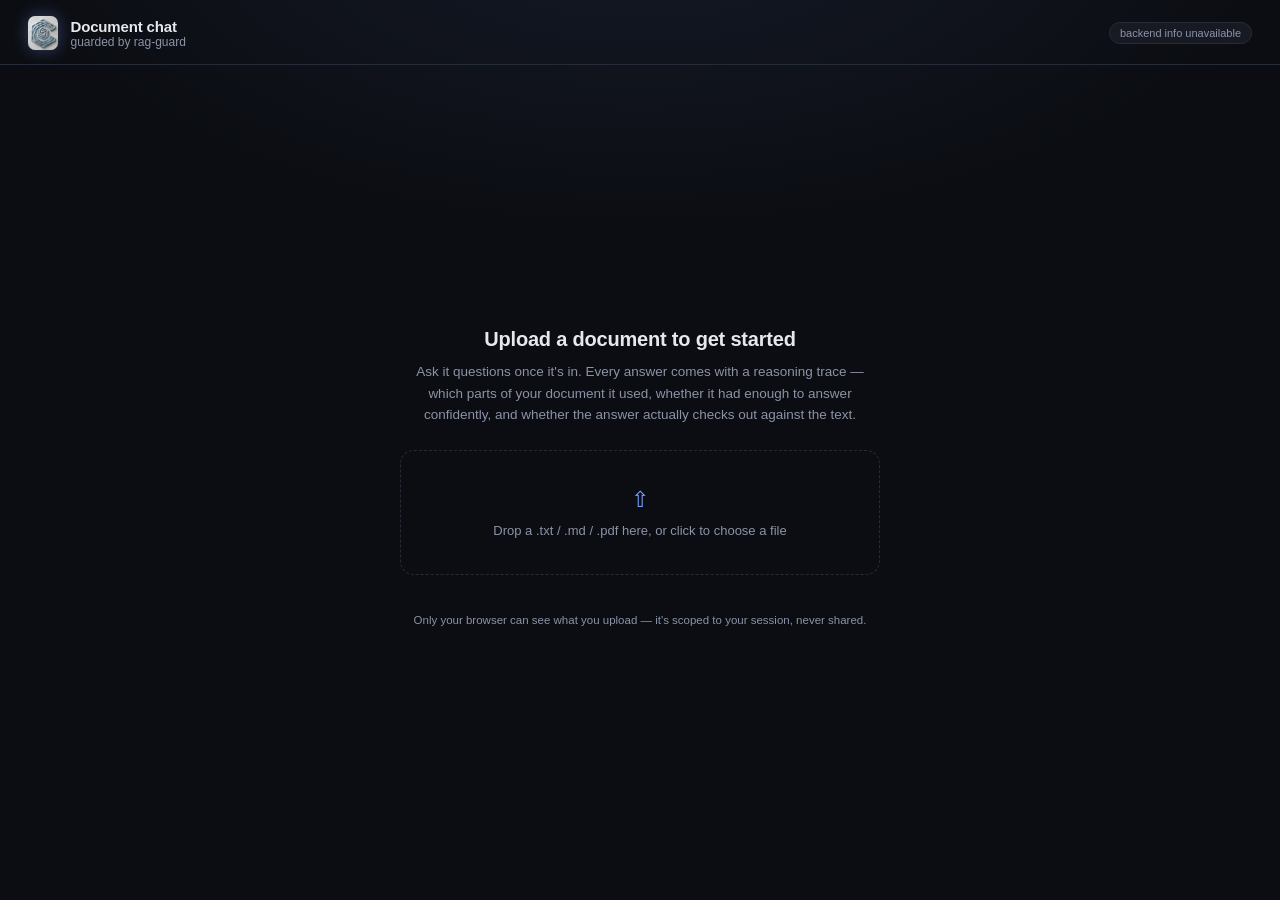
==== static/index.html @ 714c07bf "Fix word-mid chunk splits, add partial-sufficiency support, restore backend badges - pipeline_setup." ====
<!doctype html>
<html lang="en">
<head>
  <meta charset="utf-8" />
  <meta name="viewport" content="width=device-width, initial-scale=1" />
  <meta name="description" content="Upload a document and ask questions about it, with every answer backed by a visible relevance, sufficiency, and grounding trace." />
  <meta name="theme-color" content="#0b0d12" />
  <link rel="icon" href="data:image/svg+xml,%3Csvg xmlns='http://www.w3.org/2000/svg' viewBox='0 0 32 32'%3E%3Crect width='32' height='32' rx='7' fill='%230b0d12'/%3E%3Ccircle cx='16' cy='16' r='9' fill='none' stroke='%237c9fff' stroke-width='3'/%3E%3C/svg%3E" />
  <title>Document chat · guarded by rag-guard</title>
  <link rel="stylesheet" href="/static/style.css?v=3" />
</head>
<body>
  <div class="app">
    <header class="topbar">
      <div class="brand">
        <img class="brand-mark" src="/static/logo.png" alt="" />
        <div>
          <div class="brand-title">Document chat</div>
          <div class="brand-sub">guarded by rag-guard</div>
        </div>
      </div>
      <div class="backend-badges" id="backend-badges"></div>
    </header>

    <!-- View A: shown until this session has an uploaded document -->
    <main class="upload-view" id="view-upload">
      <div class="upload-card">
        <h1>Upload a document to get started</h1>
        <p class="upload-card-sub">
          Ask it questions once it's in. Every answer comes with a reasoning
          trace — which parts of your document it used, whether it had
          enough to answer confidently, and whether the answer actually
          checks out against the text.
        </p>
        <label class="upload-drop" id="upload-drop" for="file-input">
          <input type="file" id="file-input" accept=".txt,.md,.pdf" aria-label="Choose a .txt, .md, or .pdf file to upload" hidden />
          <span class="upload-icon">⇧</span>
          <span id="upload-label">Drop a .txt / .md / .pdf here, or click to choose a file</span>
        </label>
        <div class="upload-status" id="upload-status"></div>
        <p class="upload-card-note">Only your browser can see what you upload — it's scoped to your session, never shared.</p>
      </div>
    </main>

    <!-- View B: shown once a document is uploaded for this session -->
    <div class="layout" id="view-chat" hidden>
      <div class="main-col">
        <div class="doc-bar">
          <span class="doc-chip" id="doc-chip"></span>
          <button type="button" class="doc-change-btn" id="doc-change-btn">Remove document</button>
        </div>

        <main class="chat" id="chat" aria-live="polite">
          <div class="intro" id="intro-chat">
            <p>Ask something about the document you uploaded.</p>
            <p class="intro-hint">Watch the activity log on the right — it shows exactly what the system did at each stage, live.</p>
          </div>
        </main>

        <form class="composer" id="composer">
          <input
            type="text"
            id="query-input"
            placeholder="Ask a question about your document"
            aria-label="Ask a question about your document"
            autocomplete="off"
          />
          <button type="submit" id="send-btn">
            <span class="send-label">Ask</span>
          </button>
        </form>
      </div>

      <aside class="side-col">
        <div class="side-section">
          <h3 class="side-title">Pipeline stage</h3>
          <div class="stepper stepper-side" id="side-stepper"></div>
        </div>

        <div class="side-section">
          <h3 class="side-title">Session metrics</h3>
          <div class="metrics-grid" id="metrics-strip"></div>
        </div>

        <div class="side-section side-section-chunks">
          <h3 class="side-title" id="chunks-title">Document chunks</h3>
          <div class="chunks-panel" id="chunks-panel"></div>
        </div>

        <div class="side-section side-section-grow">
          <h3 class="side-title">Activity log</h3>
          <div class="activity-log" id="activity-log"></div>
        </div>
      </aside>
    </div>
  </div>

  <template id="message-template">
    <div class="msg msg-assistant">
      <div class="stepper"></div>
      <div class="msg-bubble">
        <div class="action-badge"></div>
        <div class="msg-text"></div>
      </div>
      <button class="trace-toggle" type="button">
        <span class="chevron">›</span> Full reasoning trace
      </button>
      <div class="trace-panel"></div>
    </div>
  </template>

  <script src="/static/app.js?v=3"></script>
</body>
</html>
---- static/style.css ----
:root {
  --bg: #0b0d12;
  --bg-elevated: #12151c;
  --bg-card: #171a23;
  --border: #262b38;
  --text: #e6e8ee;
  --text-dim: #8b93a7;
  --accent: #7c9fff;
  --accent-dim: #3a4a7a;
  --green: #4ade80;
  --green-dim: rgba(74, 222, 128, 0.14);
  --yellow: #fbbf24;
  --yellow-dim: rgba(251, 191, 36, 0.14);
  --orange: #fb923c;
  --orange-dim: rgba(251, 146, 60, 0.14);
  --red: #f87171;
  --red-dim: rgba(248, 113, 113, 0.12);
  --radius: 14px;
  font-family: -apple-system, BlinkMacSystemFont, "Segoe UI", Inter, Roboto, sans-serif;
}

* {
  box-sizing: border-box;
}

/* Author `display` rules on .upload-view/.layout otherwise beat the UA
   stylesheet's [hidden] rule, so both views would render at once. */
[hidden] {
  display: none !important;
}

body {
  margin: 0;
  background: radial-gradient(1200px 600px at 50% -10%, #151a27 0%, var(--bg) 55%);
  color: var(--text);
  height: 100vh;
  overflow: hidden;
}

.app {
  width: 100%;
  height: 100vh;
  height: 100dvh;
  display: flex;
  flex-direction: column;
}

.topbar {
  display: flex;
  align-items: center;
  justify-content: space-between;
  flex-wrap: wrap;
  gap: 10px;
  padding: 16px clamp(16px, 3vw, 28px) 14px;
  border-bottom: 1px solid var(--border);
}

.brand {
  display: flex;
  align-items: center;
  gap: 12px;
  min-width: 0;
}

.backend-badges {
  display: flex;
  flex-wrap: wrap;
  gap: 8px;
}

.backend-badge {
  font-size: 11px;
  padding: 4px 10px;
  border-radius: 999px;
  background: var(--bg-card);
  border: 1px solid var(--border);
  color: var(--text-dim);
}

.backend-badge b {
  color: var(--accent);
  font-weight: 600;
}

.brand-mark {
  height: 34px;
  width: auto;
  display: block;
  border-radius: 7px;
  filter: drop-shadow(0 0 8px rgba(124, 159, 255, 0.35));
}

.brand-title {
  font-weight: 600;
  font-size: 15px;
  letter-spacing: -0.01em;
}

.brand-sub {
  font-size: 12px;
  color: var(--text-dim);
}

/* --- View A: upload-first landing ------------------------------------- */

.upload-view {
  flex: 1;
  display: flex;
  align-items: center;
  justify-content: center;
  padding: 24px;
  overflow-y: auto;
}

.upload-card {
  max-width: 480px;
  width: 100%;
  text-align: center;
}

.upload-card h1 {
  font-size: 20px;
  font-weight: 700;
  letter-spacing: -0.01em;
  margin: 0 0 10px;
}

.upload-card-sub {
  color: var(--text-dim);
  font-size: 13.5px;
  line-height: 1.6;
  margin: 0 0 24px;
}

.upload-card-note {
  color: var(--text-dim);
  font-size: 11.5px;
  margin-top: 12px;
}

.upload-drop {
  display: flex;
  flex-direction: column;
  align-items: center;
  justify-content: center;
  gap: 10px;
  border: 1.5px dashed var(--border);
  border-radius: var(--radius);
  padding: 36px 20px;
  color: var(--text-dim);
  font-size: 13px;
  cursor: pointer;
  transition: border-color 0.15s, background 0.15s, color 0.15s;
}

.upload-drop:hover,
.upload-drop.dragover {
  border-color: var(--accent-dim);
  background: rgba(124, 159, 255, 0.06);
  color: var(--text);
}

.upload-icon {
  font-size: 22px;
  color: var(--accent);
}

.upload-status {
  margin-top: 10px;
  font-size: 12px;
  color: var(--text-dim);
  min-height: 1.4em;
}

.upload-status.ok {
  color: var(--green);
}

.upload-status.error {
  color: var(--red);
}

/* --- View B: two-column layout, once a document is uploaded ------------- */

.layout {
  flex: 1;
  display: flex;
  min-height: 0;
}

.main-col {
  flex: 1;
  min-width: 0;
  display: flex;
  flex-direction: column;
  border-right: 1px solid var(--border);
}

.side-col {
  width: clamp(300px, 24vw, 460px);
  flex-shrink: 0;
  display: flex;
  flex-direction: column;
  min-height: 0;
}

.side-section {
  padding: 16px 18px;
  border-bottom: 1px solid var(--border);
}

.side-section-chunks {
  display: flex;
  flex-direction: column;
  min-height: 0;
  /* Scales with viewport instead of a fixed 260px, so the activity log
     below it (flex: 1) isn't squeezed to a sliver on shorter screens. */
  max-height: clamp(160px, 24vh, 260px);
}

.side-section-grow {
  flex: 1;
  min-height: 0;
  display: flex;
  flex-direction: column;
}

.side-title {
  margin: 0 0 10px;
  font-size: 10.5px;
  font-weight: 700;
  text-transform: uppercase;
  letter-spacing: 0.07em;
  color: var(--text-dim);
}

.doc-bar {
  display: flex;
  align-items: center;
  justify-content: space-between;
  flex-wrap: wrap;
  gap: 8px;
  padding: 12px clamp(16px, 3vw, 22px);
  border-bottom: 1px solid var(--border);
}

.doc-chip {
  font-size: 12px;
  color: var(--text-dim);
  background: var(--bg-card);
  border: 1px solid var(--border);
  border-radius: 999px;
  padding: 4px 12px;
  overflow: hidden;
  text-overflow: ellipsis;
  white-space: nowrap;
  max-width: 60%;
  /* Flex items default to min-width: auto, which stops them shrinking
     below their text's intrinsic width even with max-width/ellipsis set --
     that's what was pushing .doc-bar wider than the viewport on phones. */
  min-width: 0;
}

.doc-change-btn {
  background: none;
  border: none;
  color: var(--accent);
  font-size: 12px;
  font-weight: 600;
  cursor: pointer;
  padding: 2px;
}

.doc-change-btn:disabled {
  opacity: 0.5;
  cursor: default;
}

.doc-change-btn:hover {
  text-decoration: underline;
}

/* --- Chunk list (sidebar) -------------------------------------------------- */

.chunks-panel {
  overflow-y: auto;
  display: flex;
  flex-direction: column;
  gap: 8px;
  min-height: 0;
}

.chunk-card {
  background: var(--bg-card);
  border: 1px solid var(--border);
  border-radius: 10px;
  padding: 8px 10px;
}

.chunk-card-index {
  font-family: ui-monospace, "SF Mono", Menlo, monospace;
  font-size: 10px;
  color: var(--accent);
  font-weight: 700;
  margin-bottom: 4px;
  display: block;
}

.chunk-card-text {
  font-size: 11px;
  color: var(--text-dim);
  line-height: 1.5;
  max-height: 54px;
  overflow: hidden;
  display: -webkit-box;
  -webkit-line-clamp: 3;
  -webkit-box-orient: vertical;
}

/* --- Metrics grid (sidebar) -------------------------------------------------- */

.metrics-grid {
  display: grid;
  grid-template-columns: 1fr 1fr;
  gap: 10px;
}

.metric-item {
  background: var(--bg-card);
  border: 1px solid var(--border);
  border-radius: 10px;
  padding: 8px 10px;
  display: flex;
  flex-direction: column;
  gap: 2px;
}

.metric-value {
  font-family: ui-monospace, "SF Mono", Menlo, monospace;
  font-size: 15px;
  font-weight: 700;
  color: var(--accent);
}

.metric-label {
  font-size: 9px;
  text-transform: uppercase;
  letter-spacing: 0.05em;
  color: var(--text-dim);
}

.metrics-empty,
.chunks-empty {
  font-size: 11.5px;
  color: var(--text-dim);
  font-style: italic;
}

/* --- Activity log (sidebar) -------------------------------------------------- */

.activity-log {
  flex: 1;
  min-height: 0;
  overflow-y: auto;
  background: #07080b;
  border: 1px solid var(--border);
  border-radius: 10px;
  padding: 10px 12px;
  font-family: ui-monospace, "SF Mono", Menlo, monospace;
  font-size: 10.5px;
  line-height: 1.7;
}

.log-line {
  display: flex;
  gap: 7px;
  white-space: pre-wrap;
  word-break: break-word;
  animation: rise 0.2s ease;
}

.log-time {
  color: #4b5366;
  flex-shrink: 0;
}

.log-icon {
  flex-shrink: 0;
}

.log-icon.ok { color: var(--green); }
.log-icon.warn { color: var(--yellow); }
.log-icon.fail { color: var(--red); }
.log-icon.info { color: var(--accent); }
.log-icon.cache { color: var(--yellow); }

.log-text {
  color: #c4cad8;
}

.log-text b {
  color: var(--text);
}

/* --- Live stage stepper ----------------------------------------------------- */

.stepper {
  display: flex;
  align-items: center;
  gap: 4px;
  margin-bottom: 8px;
  flex-wrap: wrap;
}

.stepper-item {
  display: flex;
  align-items: center;
  gap: 5px;
  font-size: 10.5px;
  color: var(--text-dim);
  background: var(--bg-card);
  border: 1px solid var(--border);
  border-radius: 999px;
  padding: 3px 9px 3px 7px;
  transition: border-color 0.2s, color 0.2s, background 0.2s;
}

.stepper-dot {
  width: 6px;
  height: 6px;
  border-radius: 50%;
  background: var(--text-dim);
  flex-shrink: 0;
}

.stepper-item.active {
  border-color: var(--accent-dim);
  color: var(--text);
}

.stepper-item.active .stepper-dot {
  background: var(--accent);
  animation: pulse 0.9s ease-in-out infinite;
}

@keyframes pulse {
  0%, 100% { box-shadow: 0 0 0 0 rgba(124, 159, 255, 0.5); }
  50% { box-shadow: 0 0 0 4px rgba(124, 159, 255, 0); }
}

.stepper-item.done {
  border-color: rgba(74, 222, 128, 0.3);
  color: var(--text);
}

.stepper-item.done .stepper-dot {
  background: var(--green);
}

.stepper-item.fail {
  border-color: rgba(248, 113, 113, 0.3);
}

.stepper-item.fail .stepper-dot {
  background: var(--red);
}

.stepper-item.skipped {
  opacity: 0.45;
}

.stepper-item .stepper-ms {
  font-family: ui-monospace, "SF Mono", Menlo, monospace;
  color: var(--text-dim);
}

.cache-badge {
  display: inline-flex;
  align-items: center;
  gap: 4px;
  font-size: 10.5px;
  font-weight: 700;
  color: var(--yellow);
  background: var(--yellow-dim);
  border-radius: 999px;
  padding: 3px 10px;
  margin-bottom: 8px;
}

.stepper-side {
  margin-bottom: 0;
}

.stepper-side .stepper-item {
  font-size: 11px;
}

.stepper-empty {
  font-size: 11.5px;
  color: var(--text-dim);
  font-style: italic;
}

.chat {
  flex: 1;
  overflow-y: auto;
  padding: 24px clamp(16px, 3vw, 28px) 12px;
  display: flex;
  flex-direction: column;
  gap: 18px;
}

.intro {
  color: var(--text-dim);
  font-size: 13.5px;
  line-height: 1.6;
  padding: 10px 2px 4px;
}

.intro-hint {
  margin-top: 4px;
}

.msg {
  display: flex;
  flex-direction: column;
  max-width: 100%;
  animation: rise 0.25s ease;
}

@keyframes rise {
  from {
    opacity: 0;
    transform: translateY(6px);
  }
  to {
    opacity: 1;
    transform: translateY(0);
  }
}

.msg-user {
  align-items: flex-end;
}

.msg-user .msg-bubble {
  background: linear-gradient(135deg, #2a3a6e, #223160);
  border: 1px solid #34437c;
  border-radius: var(--radius) var(--radius) 4px var(--radius);
  padding: 11px 15px;
  max-width: 78%;
  font-size: 14px;
  line-height: 1.5;
}

.msg-assistant .msg-bubble {
  background: var(--bg-card);
  border: 1px solid var(--border);
  border-radius: var(--radius) var(--radius) var(--radius) 4px;
  padding: 13px 16px;
  max-width: 90%;
  font-size: 14px;
  line-height: 1.6;
}

.msg-assistant.pending .msg-bubble {
  color: var(--text-dim);
}

.dots::after {
  content: "";
  display: inline-block;
  animation: dots 1.2s steps(4, end) infinite;
  width: 1.2em;
}

@keyframes dots {
  0% { content: ""; }
  25% { content: "."; }
  50% { content: ".."; }
  75% { content: "..."; }
}

.action-badge {
  display: none;
  font-size: 10.5px;
  font-weight: 700;
  letter-spacing: 0.04em;
  text-transform: uppercase;
  padding: 3px 9px;
  border-radius: 999px;
  margin-bottom: 8px;
  width: fit-content;
}

.action-badge.show {
  display: inline-block;
}

.action-badge.answered {
  background: var(--green-dim);
  color: var(--green);
}

.action-badge.insufficient_context {
  background: var(--yellow-dim);
  color: var(--yellow);
}

.action-badge.ungrounded_answer_flagged {
  background: var(--orange-dim);
  color: var(--orange);
}

.trace-toggle {
  margin-top: 6px;
  background: none;
  border: none;
  color: var(--text-dim);
  font-size: 12px;
  cursor: pointer;
  padding: 2px 4px;
  display: flex;
  align-items: center;
  gap: 4px;
  width: fit-content;
  transition: color 0.15s;
}

.trace-toggle:hover {
  color: var(--accent);
}

.chevron {
  display: inline-block;
  transition: transform 0.2s ease;
  font-size: 13px;
}

.trace-toggle.open .chevron {
  transform: rotate(90deg);
}

.trace-panel {
  display: none;
  margin-top: 10px;
  border: 1px solid var(--border);
  border-radius: var(--radius);
  background: var(--bg-elevated);
  padding: 16px;
  max-width: 90%;
  animation: rise 0.2s ease;
}

.trace-panel.open {
  display: block;
}

.trace-rewrite {
  font-size: 12px;
  color: var(--text-dim);
  background: var(--bg-card);
  border: 1px solid var(--border);
  border-radius: 10px;
  padding: 8px 12px;
  margin-bottom: 14px;
  line-height: 1.5;
}

.trace-rewrite b {
  color: var(--text);
  font-weight: 600;
}

.trace-rewrite-note {
  display: block;
  font-size: 10.5px;
  margin-top: 2px;
  opacity: 0.8;
}

.trace-stage {
  margin-bottom: 16px;
}

.trace-stage:last-child {
  margin-bottom: 0;
}

.trace-stage-title {
  font-size: 11px;
  font-weight: 700;
  text-transform: uppercase;
  letter-spacing: 0.06em;
  color: var(--text-dim);
  margin-bottom: 8px;
  display: flex;
  align-items: center;
  gap: 6px;
}

.stage-dot {
  width: 6px;
  height: 6px;
  border-radius: 50%;
  background: var(--text-dim);
}

.stage-dot.pass {
  background: var(--green);
  box-shadow: 0 0 6px var(--green);
}

.stage-dot.fail {
  background: var(--red);
  box-shadow: 0 0 6px var(--red);
}

.chunk-row {
  display: flex;
  align-items: center;
  gap: 10px;
  padding: 6px 0;
  border-bottom: 1px solid var(--border);
}

.chunk-row:last-child {
  border-bottom: none;
}

.chunk-id {
  font-family: ui-monospace, "SF Mono", Menlo, monospace;
  font-size: 11px;
  color: var(--text-dim);
  width: 70px;
  flex-shrink: 0;
  overflow: hidden;
  text-overflow: ellipsis;
  white-space: nowrap;
  cursor: help;
}

.chunk-bar-track {
  flex: 1;
  height: 6px;
  background: #1e222c;
  border-radius: 999px;
  overflow: hidden;
}

.chunk-bar-fill {
  height: 100%;
  border-radius: 999px;
  transition: width 0.5s cubic-bezier(0.16, 1, 0.3, 1);
}

.chunk-bar-fill.kept {
  background: linear-gradient(90deg, #3ecf8e, var(--green));
}

.chunk-bar-fill.dropped {
  background: #3a3f4d;
}

.chunk-prob {
  font-family: ui-monospace, "SF Mono", Menlo, monospace;
  font-size: 11px;
  color: var(--text-dim);
  width: 38px;
  text-align: right;
  flex-shrink: 0;
}

.chunk-flag {
  font-size: 9.5px;
  font-weight: 700;
  text-transform: uppercase;
  letter-spacing: 0.04em;
  padding: 2px 7px;
  border-radius: 999px;
  flex-shrink: 0;
}

.chunk-flag.kept {
  background: var(--green-dim);
  color: var(--green);
}

.chunk-flag.dropped {
  background: var(--bg-elevated);
  color: var(--text-dim);
}

.chunk-snippet {
  font-size: 11.5px;
  color: var(--text-dim);
  margin-top: 2px;
  margin-left: 70px;
  line-height: 1.4;
}

.suff-row {
  display: flex;
  align-items: center;
  gap: 12px;
}

.suff-bar-track {
  flex: 1;
  height: 10px;
  background: #1e222c;
  border-radius: 999px;
  overflow: hidden;
  position: relative;
}

.suff-bar-fill {
  height: 100%;
  border-radius: 999px;
  transition: width 0.5s cubic-bezier(0.16, 1, 0.3, 1);
}

.suff-bar-fill.pass {
  background: linear-gradient(90deg, #3ecf8e, var(--green));
}

.suff-bar-fill.fail {
  background: linear-gradient(90deg, #f87171, var(--red));
}

.suff-bar-fill.partial {
  background: linear-gradient(90deg, #fbbf24, var(--yellow));
}

.suff-threshold {
  position: absolute;
  top: -3px;
  bottom: -3px;
  width: 2px;
  background: rgba(255, 255, 255, 0.4);
}

.suff-label {
  font-size: 12px;
  color: var(--text-dim);
  min-width: 78px;
  text-align: right;
  font-family: ui-monospace, "SF Mono", Menlo, monospace;
}

.claim-row {
  padding: 8px 0;
  border-bottom: 1px solid var(--border);
}

.claim-row:last-child {
  border-bottom: none;
}

.claim-head {
  display: flex;
  align-items: center;
  gap: 8px;
  margin-bottom: 3px;
}

.claim-flag {
  font-size: 10px;
  font-weight: 700;
  padding: 1px 7px;
  border-radius: 999px;
  letter-spacing: 0.03em;
}

.claim-flag.supported {
  background: var(--green-dim);
  color: var(--green);
}

.claim-flag.unsupported {
  background: var(--red-dim);
  color: var(--red);
}

.claim-prob {
  font-family: ui-monospace, "SF Mono", Menlo, monospace;
  font-size: 11px;
  color: var(--text-dim);
}

.claim-text {
  font-size: 12.5px;
  color: var(--text);
  line-height: 1.5;
  padding-left: 2px;
}

.stage-empty {
  font-size: 12px;
  color: var(--text-dim);
  font-style: italic;
}

.composer {
  display: flex;
  gap: 10px;
  padding: 16px clamp(16px, 3vw, 22px) clamp(16px, 3vw, 22px);
  border-top: 1px solid var(--border);
}

.composer input {
  flex: 1;
  min-width: 0;
  background: var(--bg-card);
  border: 1px solid var(--border);
  border-radius: 12px;
  padding: 12px 15px;
  color: var(--text);
  font-size: 14px;
  outline: none;
  transition: border-color 0.15s;
}

.composer input:focus {
  border-color: var(--accent-dim);
}

.composer input:disabled {
  opacity: 0.5;
  cursor: not-allowed;
}

.composer button {
  background: linear-gradient(135deg, var(--accent), #5b7fe8);
  border: none;
  border-radius: 12px;
  color: #0b0d12;
  font-weight: 700;
  font-size: 13.5px;
  padding: 0 20px;
  cursor: pointer;
  transition: opacity 0.15s, transform 0.1s;
}

.composer button:hover {
  opacity: 0.92;
}

.composer button:active {
  transform: scale(0.97);
}

.composer button:disabled {
  opacity: 0.5;
  cursor: default;
}

.chat::-webkit-scrollbar {
  width: 8px;
}

.chat::-webkit-scrollbar-thumb {
  background: var(--border);
  border-radius: 999px;
}

.activity-log::-webkit-scrollbar,
.chunks-panel::-webkit-scrollbar {
  width: 6px;
}

.activity-log::-webkit-scrollbar-thumb,
.chunks-panel::-webkit-scrollbar-thumb {
  background: var(--border);
  border-radius: 999px;
}

/* Anything narrower than this can't fit chat + sidebar side by side
   without squeezing the chat column uncomfortably -- stack instead.
   1000px catches common "half a laptop screen" Chrome window widths,
   not just phones/tablets. */
@media (max-width: 1000px) {
  body {
    overflow: auto;
    height: auto;
  }

  .app {
    height: auto;
    min-height: 100vh;
    min-height: 100dvh;
  }

  .layout {
    flex-direction: column;
  }

  .main-col {
    border-right: none;
    border-bottom: 1px solid var(--border);
  }

  .chat {
    max-height: 60vh;
  }

  .side-col {
    width: 100%;
  }

  .side-section-grow {
    min-height: 240px;
  }
}

@media (max-width: 520px) {
  .brand-title {
    font-size: 14px;
  }

  /* Still shown -- these are a trust signal (which models are answering
     and judging), not decoration -- just shrunk to fit phone widths. */
  .backend-badges {
    gap: 5px;
  }

  .backend-badge {
    font-size: 9.5px;
    padding: 3px 7px;
  }

  .upload-card h1 {
    font-size: 18px;
  }

  .msg-user .msg-bubble,
  .msg-assistant .msg-bubble {
    max-width: 94%;
  }

  .metrics-grid {
    grid-template-columns: 1fr 1fr 1fr;
  }

  .trace-panel {
    max-width: 100%;
    padding: 12px;
  }

  /* chunk-id's fixed 128px + chunk-snippet's 138px left margin only work
     with room to spare on desktop -- on a phone-width trace panel they
     leave the snippet a sliver of space, so stack id above bar/snippet
     instead of placing them side by side. */
  .chunk-row {
    flex-wrap: wrap;
  }

  .chunk-id {
    width: auto;
    max-width: 100%;
  }

  .chunk-snippet {
    margin-left: 0;
    margin-top: 4px;
  }

  /* 44px is the common minimum comfortable touch-target size -- both
     buttons were tight, low-value-looking tap targets at phone width. */
  .doc-change-btn {
    padding: 10px 6px;
    font-size: 13px;
  }

  .trace-toggle {
    padding: 8px 6px;
    font-size: 13px;
  }
}
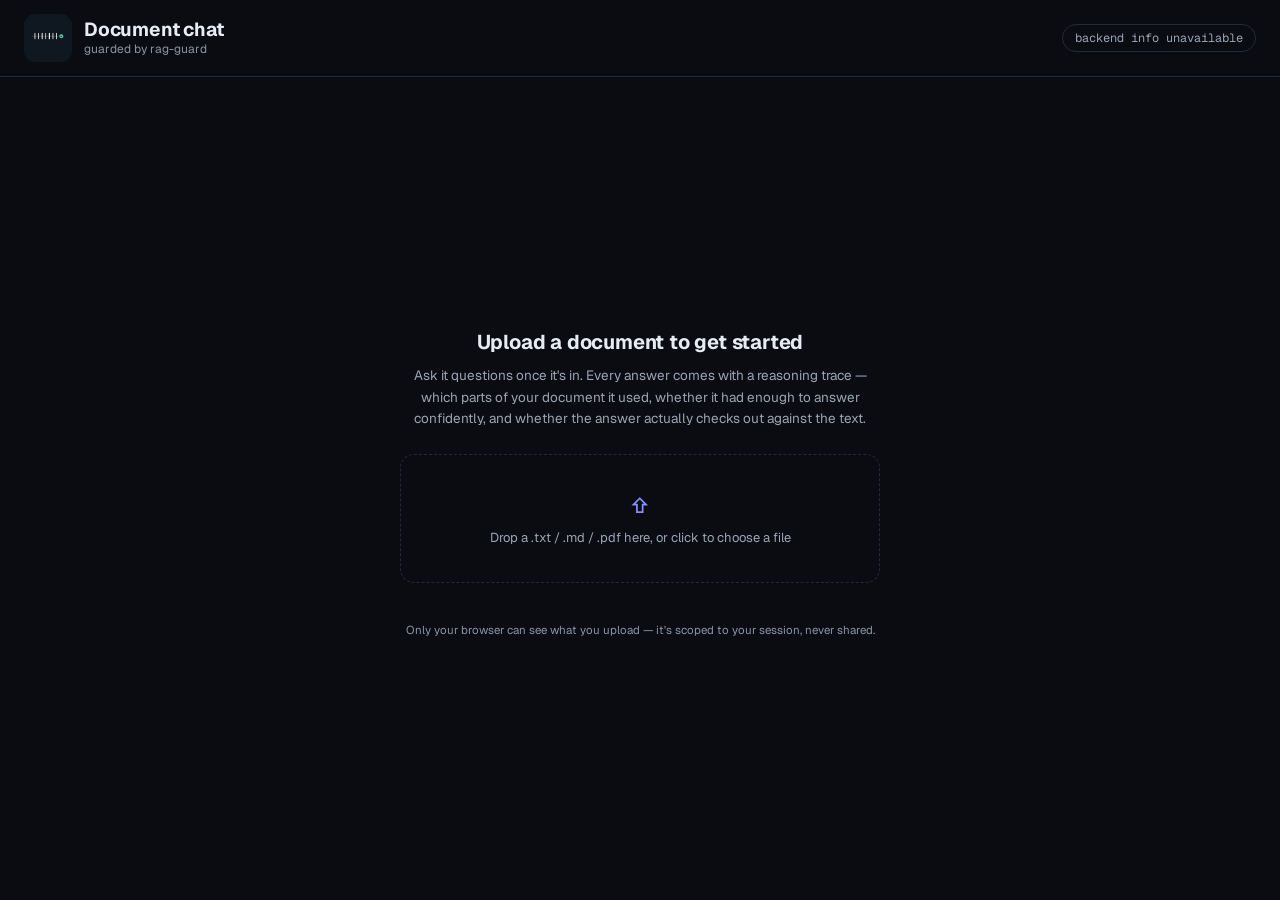
==== commit c3a6b359: "Redesign landing + app UI, fix relevance/LaTeX/chunk-list display bugs Full front-end-only redesign " ====
--- a/static/index.html
+++ b/static/index.html
@@ -4,21 +4,24 @@
   <meta charset="utf-8" />
   <meta name="viewport" content="width=device-width, initial-scale=1" />
   <meta name="description" content="Upload a document and ask questions about it, with every answer backed by a visible relevance, sufficiency, and grounding trace." />
-  <meta name="theme-color" content="#0b0d12" />
-  <link rel="icon" href="data:image/svg+xml,%3Csvg xmlns='http://www.w3.org/2000/svg' viewBox='0 0 32 32'%3E%3Crect width='32' height='32' rx='7' fill='%230b0d12'/%3E%3Ccircle cx='16' cy='16' r='9' fill='none' stroke='%237c9fff' stroke-width='3'/%3E%3C/svg%3E" />
-  <title>Document chat · guarded by rag-guard</title>
-  <link rel="stylesheet" href="/static/style.css?v=3" />
+  <meta name="theme-color" content="#0a0c11" />
+  <link rel="icon" href="data:image/svg+xml,%3Csvg xmlns='http://www.w3.org/2000/svg' viewBox='0 0 28 28'%3E%3Crect width='28' height='28' rx='8' fill='%23161b24'/%3E%3Cpath d='M14 6l6.5 2.5v5.2c0 3.6-2.6 6.3-6.5 8.3-3.9-2-6.5-4.7-6.5-8.3V8.5L14 6z' stroke='%237f95ff' stroke-width='1.6' fill='none'/%3E%3C/svg%3E" />
+  <title>Document chat &middot; guarded by rag-guard</title>
+  <link rel="preconnect" href="https://fonts.googleapis.com" />
+  <link rel="preconnect" href="https://fonts.gstatic.com" crossorigin />
+  <link href="https://fonts.googleapis.com/css2?family=Geist:wght@400;500;600;700&family=Geist+Mono:wght@400;500&display=swap" rel="stylesheet" />
+  <link rel="stylesheet" href="/static/style.css?v=5" />
 </head>
 <body>
   <div class="app">
     <header class="topbar">
-      <div class="brand">
-        <img class="brand-mark" src="/static/logo.png" alt="" />
+      <a class="brand" href="/">
+        <img class="brand-mark" src="/static/logo.png?v=2" alt="" />
         <div>
           <div class="brand-title">Document chat</div>
           <div class="brand-sub">guarded by rag-guard</div>
         </div>
-      </div>
+      </a>
       <div class="backend-badges" id="backend-badges"></div>
     </header>
 
@@ -43,55 +46,96 @@
     </main>
 
     <!-- View B: shown once a document is uploaded for this session -->
-    <div class="layout" id="view-chat" hidden>
-      <div class="main-col">
-        <div class="doc-bar">
-          <span class="doc-chip" id="doc-chip"></span>
-          <button type="button" class="doc-change-btn" id="doc-change-btn">Remove document</button>
+    <div class="view-chat-outer" id="view-chat" hidden>
+      <div class="doc-bar">
+        <span class="doc-chip" id="doc-chip">
+          <svg width="16" height="16" viewBox="0 0 16 16" fill="none" aria-hidden="true"><path d="M4 1.5h5l3 3V14a.5.5 0 01-.5.5h-7.5A.5.5 0 013.5 14V2a.5.5 0 01.5-.5z" stroke="currentColor" stroke-width="1.2"/><path d="M9 1.5V5h3" stroke="currentColor" stroke-width="1.2"/></svg>
+          <span class="doc-chip-name" id="doc-chip-name"></span>
+          <span class="doc-chip-count mono" id="doc-chip-count"></span>
+        </span>
+        <div class="mode-toggle" id="mode-toggle" role="group" aria-label="Pipeline view mode">
+          <button type="button" class="mode-btn active" data-mode="single">Single provider</button>
+          <button type="button" class="mode-btn" data-mode="compare">Compare <span class="mono" style="opacity:.7">2</span></button>
+        </div>
+        <button type="button" class="doc-change-btn" id="doc-change-btn">Remove document</button>
+      </div>
+
+      <div class="layout" id="single-provider-view">
+        <div class="main-col">
+          <main class="chat" id="chat" aria-live="polite">
+            <div class="empty-state" id="empty-state">
+              <h2>Ask anything about this document</h2>
+              <p>Every answer arrives with the decisions behind it: what was retrieved, what was kept, and whether each claim is supported.</p>
+              <div class="suggestions" id="suggestions">
+                <button type="button" class="sug" data-q="What is this document about?">What is this document about?</button>
+                <button type="button" class="sug" data-q="What are the key findings or conclusions?">What are the key findings or conclusions?</button>
+                <button type="button" class="sug" data-q="Summarize the main sections of this document.">Summarize the main sections of this document.</button>
+              </div>
+            </div>
+          </main>
+
+          <form class="composer" id="composer">
+            <input
+              type="text"
+              id="query-input"
+              placeholder="Ask a question about your document"
+              aria-label="Ask a question about your document"
+              autocomplete="off"
+            />
+            <button type="submit" id="send-btn">
+              <span class="send-label">Ask</span>
+            </button>
+          </form>
         </div>
 
-        <main class="chat" id="chat" aria-live="polite">
-          <div class="intro" id="intro-chat">
-            <p>Ask something about the document you uploaded.</p>
-            <p class="intro-hint">Watch the activity log on the right — it shows exactly what the system did at each stage, live.</p>
+        <aside class="side-col">
+          <div class="inspector-tabs" role="tablist" aria-label="Inspector">
+            <button type="button" role="tab" id="insp-tab-pipeline" class="insp-tab active" aria-selected="true" aria-controls="insp-panel-pipeline" data-tab="pipeline">Pipeline</button>
+            <button type="button" role="tab" id="insp-tab-chunks" class="insp-tab" aria-selected="false" aria-controls="insp-panel-chunks" data-tab="chunks">Chunks <span class="mono tab-count" id="chunks-tab-count"></span></button>
+            <button type="button" role="tab" id="insp-tab-log" class="insp-tab" aria-selected="false" aria-controls="insp-panel-log" data-tab="log">Log</button>
           </div>
-        </main>
 
-        <form class="composer" id="composer">
+          <div class="insp-panel" id="insp-panel-pipeline" role="tabpanel" aria-labelledby="insp-tab-pipeline">
+            <h3 class="side-title">Pipeline stage</h3>
+            <div class="stage-timeline" id="side-stepper"></div>
+            <h3 class="side-title" style="margin-top:22px">Session metrics</h3>
+            <div class="metrics-grid" id="metrics-strip"></div>
+          </div>
+
+          <div class="insp-panel" id="insp-panel-chunks" role="tabpanel" aria-labelledby="insp-tab-chunks" hidden>
+            <div class="chunks-panel" id="chunks-panel"></div>
+          </div>
+
+          <div class="insp-panel insp-panel-log" id="insp-panel-log" role="tabpanel" aria-labelledby="insp-tab-log" hidden>
+            <div class="activity-log" id="activity-log"></div>
+          </div>
+        </aside>
+      </div>
+
+      <div class="compare-view" id="compare-view" hidden>
+        <div class="compare-scroll" id="compare-scroll">
+          <div class="compare-intro" id="compare-intro">
+            <p>Ask a question to see it answered twice, once per embedding provider — each with a raw (unprotected) answer and the real JEV-guarded one side by side.</p>
+          </div>
+
+          <div class="compare-columns" id="compare-columns"></div>
+
+          <div class="compare-summary" id="compare-summary"></div>
+        </div>
+
+        <form class="composer" id="compare-composer">
           <input
             type="text"
-            id="query-input"
+            id="compare-query-input"
             placeholder="Ask a question about your document"
             aria-label="Ask a question about your document"
             autocomplete="off"
           />
-          <button type="submit" id="send-btn">
-            <span class="send-label">Ask</span>
+          <button type="submit" id="compare-send-btn">
+            <span class="send-label">Compare</span>
           </button>
         </form>
       </div>
-
-      <aside class="side-col">
-        <div class="side-section">
-          <h3 class="side-title">Pipeline stage</h3>
-          <div class="stepper stepper-side" id="side-stepper"></div>
-        </div>
-
-        <div class="side-section">
-          <h3 class="side-title">Session metrics</h3>
-          <div class="metrics-grid" id="metrics-strip"></div>
-        </div>
-
-        <div class="side-section side-section-chunks">
-          <h3 class="side-title" id="chunks-title">Document chunks</h3>
-          <div class="chunks-panel" id="chunks-panel"></div>
-        </div>
-
-        <div class="side-section side-section-grow">
-          <h3 class="side-title">Activity log</h3>
-          <div class="activity-log" id="activity-log"></div>
-        </div>
-      </aside>
     </div>
   </div>
 
@@ -101,6 +145,7 @@
       <div class="msg-bubble">
         <div class="action-badge"></div>
         <div class="msg-text"></div>
+        <div class="supported-by"></div>
       </div>
       <button class="trace-toggle" type="button">
         <span class="chevron">›</span> Full reasoning trace
@@ -109,6 +154,6 @@
     </div>
   </template>
 
-  <script src="/static/app.js?v=3"></script>
+  <script src="/static/app.js?v=5"></script>
 </body>
 </html>
--- a/static/style.css
+++ b/static/style.css
@@ -1,26 +1,40 @@
 :root {
-  --bg: #0b0d12;
-  --bg-elevated: #12151c;
-  --bg-card: #171a23;
-  --border: #262b38;
-  --text: #e6e8ee;
-  --text-dim: #8b93a7;
-  --accent: #7c9fff;
-  --accent-dim: #3a4a7a;
-  --green: #4ade80;
-  --green-dim: rgba(74, 222, 128, 0.14);
-  --yellow: #fbbf24;
-  --yellow-dim: rgba(251, 191, 36, 0.14);
-  --orange: #fb923c;
-  --orange-dim: rgba(251, 146, 60, 0.14);
-  --red: #f87171;
-  --red-dim: rgba(248, 113, 113, 0.12);
+  --bg: #0a0c11;
+  --bg-elevated: #0c0f15;
+  --bg-card: #11151c;
+  --bg-card-2: #161b24;
+  --border: #232a36;
+  --border-strong: #2d3646;
+  --text: #e8ebf2;
+  --text-dim: #9ba4b5;
+  --text-dimmer: #8a93a6;
+  --accent: #7f95ff;
+  --accent-text: #9db0ff;
+  --accent-dim: #2d3666;
+  --green: #5ad19a;
+  --green-dim: rgba(90, 209, 154, 0.14);
+  --green-bg: #0f1d18;
+  --green-border: #25503d;
+  --yellow: #f0b45a;
+  --yellow-dim: rgba(240, 180, 90, 0.14);
+  --orange: #f0b45a;
+  --orange-dim: rgba(240, 180, 90, 0.14);
+  --red: #ff9a9a;
+  --red-dim: rgba(255, 154, 154, 0.12);
   --radius: 14px;
-  font-family: -apple-system, BlinkMacSystemFont, "Segoe UI", Inter, Roboto, sans-serif;
+  font-family: "Geist", -apple-system, BlinkMacSystemFont, "Segoe UI", Roboto, sans-serif;
 }
 
 * {
   box-sizing: border-box;
+}
+
+@media (prefers-reduced-motion: reduce) {
+  *, *::before, *::after {
+    animation-duration: 0.01ms !important;
+    animation-iteration-count: 1 !important;
+    transition-duration: 0.01ms !important;
+  }
 }
 
 /* Author `display` rules on .upload-view/.layout otherwise beat the UA
@@ -31,10 +45,20 @@
 
 body {
   margin: 0;
-  background: radial-gradient(1200px 600px at 50% -10%, #151a27 0%, var(--bg) 55%);
+  background: var(--bg);
   color: var(--text);
   height: 100vh;
   overflow: hidden;
+}
+
+:focus-visible {
+  outline: 2px solid var(--accent-text);
+  outline-offset: 2px;
+  border-radius: 6px;
+}
+
+.mono {
+  font-family: "Geist Mono", ui-monospace, "SF Mono", Menlo, monospace;
 }
 
 .app {
@@ -51,7 +75,7 @@
   justify-content: space-between;
   flex-wrap: wrap;
   gap: 10px;
-  padding: 16px clamp(16px, 3vw, 28px) 14px;
+  padding: 14px clamp(16px, 3vw, 24px);
   border-bottom: 1px solid var(--border);
 }
 
@@ -60,45 +84,47 @@
   align-items: center;
   gap: 12px;
   min-width: 0;
+  color: inherit;
+  text-decoration: none;
 }
 
 .backend-badges {
   display: flex;
   flex-wrap: wrap;
   gap: 8px;
+  font-family: "Geist Mono", monospace;
 }
 
 .backend-badge {
-  font-size: 11px;
-  padding: 4px 10px;
+  font-size: 12px;
+  padding: 5px 12px;
   border-radius: 999px;
-  background: var(--bg-card);
   border: 1px solid var(--border);
   color: var(--text-dim);
 }
 
 .backend-badge b {
-  color: var(--accent);
-  font-weight: 600;
+  color: var(--accent-text);
+  font-weight: 500;
 }
 
 .brand-mark {
-  height: 34px;
+  height: 48px;
   width: auto;
   display: block;
-  border-radius: 7px;
-  filter: drop-shadow(0 0 8px rgba(124, 159, 255, 0.35));
+  border-radius: 11px;
 }
 
 .brand-title {
-  font-weight: 600;
-  font-size: 15px;
+  font-weight: 700;
+  font-size: 19px;
   letter-spacing: -0.01em;
+  line-height: 1.2;
 }
 
 .brand-sub {
   font-size: 12px;
-  color: var(--text-dim);
+  color: var(--text-dimmer);
 }
 
 /* --- View A: upload-first landing ------------------------------------- */
@@ -133,7 +159,7 @@
 }
 
 .upload-card-note {
-  color: var(--text-dim);
+  color: var(--text-dimmer);
   font-size: 11.5px;
   margin-top: 12px;
 }
@@ -150,13 +176,14 @@
   color: var(--text-dim);
   font-size: 13px;
   cursor: pointer;
+  min-height: 44px;
   transition: border-color 0.15s, background 0.15s, color 0.15s;
 }
 
 .upload-drop:hover,
 .upload-drop.dragover {
-  border-color: var(--accent-dim);
-  background: rgba(124, 159, 255, 0.06);
+  border-color: var(--accent);
+  background: rgba(127, 149, 255, 0.06);
   color: var(--text);
 }
 
@@ -182,6 +209,13 @@
 
 /* --- View B: two-column layout, once a document is uploaded ------------- */
 
+.view-chat-outer {
+  flex: 1;
+  display: flex;
+  flex-direction: column;
+  min-height: 0;
+}
+
 .layout {
   flex: 1;
   display: flex;
@@ -189,7 +223,7 @@
 }
 
 .main-col {
-  flex: 1;
+  flex: 999 1 560px;
   min-width: 0;
   display: flex;
   flex-direction: column;
@@ -197,32 +231,12 @@
 }
 
 .side-col {
-  width: clamp(300px, 24vw, 460px);
+  flex: 1 1 340px;
+  max-width: 420px;
   flex-shrink: 0;
   display: flex;
   flex-direction: column;
   min-height: 0;
-}
-
-.side-section {
-  padding: 16px 18px;
-  border-bottom: 1px solid var(--border);
-}
-
-.side-section-chunks {
-  display: flex;
-  flex-direction: column;
-  min-height: 0;
-  /* Scales with viewport instead of a fixed 260px, so the activity log
-     below it (flex: 1) isn't squeezed to a sliver on shorter screens. */
-  max-height: clamp(160px, 24vh, 260px);
-}
-
-.side-section-grow {
-  flex: 1;
-  min-height: 0;
-  display: flex;
-  flex-direction: column;
 }
 
 .side-title {
@@ -231,7 +245,7 @@
   font-weight: 700;
   text-transform: uppercase;
   letter-spacing: 0.07em;
-  color: var(--text-dim);
+  color: var(--text-dimmer);
 }
 
 .doc-bar {
@@ -239,36 +253,51 @@
   align-items: center;
   justify-content: space-between;
   flex-wrap: wrap;
-  gap: 8px;
-  padding: 12px clamp(16px, 3vw, 22px);
+  gap: 8px 16px;
+  padding: 10px clamp(16px, 3vw, 22px);
   border-bottom: 1px solid var(--border);
 }
 
 .doc-chip {
-  font-size: 12px;
-  color: var(--text-dim);
+  display: flex;
+  align-items: center;
+  gap: 10px;
+  font-size: 13px;
+  color: var(--text);
   background: var(--bg-card);
   border: 1px solid var(--border);
-  border-radius: 999px;
-  padding: 4px 12px;
+  border-radius: 10px;
+  padding: 8px 12px;
+  min-width: 0;
+  max-width: 44%;
+}
+
+.doc-chip svg {
+  color: var(--text-dim);
+  flex-shrink: 0;
+}
+
+.doc-chip-name {
   overflow: hidden;
   text-overflow: ellipsis;
   white-space: nowrap;
-  max-width: 60%;
-  /* Flex items default to min-width: auto, which stops them shrinking
-     below their text's intrinsic width even with max-width/ellipsis set --
-     that's what was pushing .doc-bar wider than the viewport on phones. */
   min-width: 0;
+}
+
+.doc-chip-count {
+  color: var(--text-dimmer);
+  font-size: 12px;
+  flex-shrink: 0;
 }
 
 .doc-change-btn {
   background: none;
   border: none;
-  color: var(--accent);
-  font-size: 12px;
-  font-weight: 600;
+  color: var(--red);
+  font-size: 13px;
   cursor: pointer;
-  padding: 2px;
+  padding: 10px 8px;
+  min-height: 44px;
 }
 
 .doc-change-btn:disabled {
@@ -276,45 +305,391 @@
   cursor: default;
 }
 
-.doc-change-btn:hover {
+.doc-change-btn:hover:not(:disabled) {
   text-decoration: underline;
 }
 
+/* --- Mode toggle (single provider / compare) -------------------------------- */
+
+.mode-toggle {
+  display: flex;
+  gap: 3px;
+  background: var(--bg-card);
+  border: 1px solid var(--border);
+  border-radius: 10px;
+  padding: 3px;
+  margin: 0 auto;
+}
+
+.mode-btn {
+  background: none;
+  border: none;
+  color: var(--text-dim);
+  font-size: 14px;
+  font-weight: 500;
+  min-height: 36px;
+  padding: 0 16px;
+  border-radius: 8px;
+  cursor: pointer;
+  transition: background 0.15s, color 0.15s;
+  white-space: nowrap;
+}
+
+.mode-btn.active {
+  background: var(--accent);
+  color: #0a0c11;
+  font-weight: 600;
+}
+
+.mode-btn:hover:not(.active) {
+  color: var(--text);
+}
+
+/* --- Compare mode: one column per embedding provider ------------------------ */
+
+.compare-view {
+  flex: 1;
+  display: flex;
+  flex-direction: column;
+  min-height: 0;
+}
+
+.compare-scroll {
+  flex: 1;
+  min-height: 0;
+  overflow-y: auto;
+  padding: 24px clamp(16px, 3vw, 28px) 12px;
+  display: flex;
+  flex-direction: column;
+  gap: 16px;
+}
+
+.compare-intro {
+  color: var(--text-dim);
+  font-size: 13.5px;
+  line-height: 1.6;
+  max-width: 640px;
+}
+
+.compare-columns {
+  display: grid;
+  grid-template-columns: repeat(auto-fit, minmax(300px, 1fr));
+  gap: 18px;
+  align-items: start;
+}
+
+.compare-col {
+  display: flex;
+  flex-direction: column;
+  gap: 10px;
+  min-width: 0;
+}
+
+.compare-col-header {
+  display: flex;
+  align-items: baseline;
+  justify-content: space-between;
+  gap: 8px;
+}
+
+.compare-provider-name {
+  font-size: 14px;
+  font-weight: 600;
+  color: var(--text);
+}
+
+.compare-chunk-count {
+  font-size: 12px;
+  color: var(--text-dimmer);
+  flex-shrink: 0;
+  font-family: "Geist Mono", monospace;
+}
+
+.compare-card {
+  border-radius: 12px;
+  padding: 14px 16px;
+}
+
+.compare-card-raw {
+  border: 1px dashed var(--border-strong);
+}
+
+.compare-card-jev {
+  background: var(--green-bg);
+  border: 1px solid var(--green-border);
+}
+
+.compare-card-label {
+  font-family: "Geist Mono", monospace;
+  font-size: 11px;
+  letter-spacing: 0.06em;
+  color: var(--text-dimmer);
+  display: block;
+}
+
+.compare-card-raw .compare-card-label {
+  margin-bottom: 8px;
+}
+
+.compare-card-sublabel {
+  text-transform: none;
+  font-weight: 400;
+  letter-spacing: normal;
+  opacity: 0.85;
+}
+
+.compare-card-text {
+  font-size: 14px;
+  line-height: 1.55;
+  color: var(--text);
+}
+
+.compare-card-text.latex-raw {
+  font-family: "Geist Mono", monospace;
+  font-size: 12.5px;
+  color: #c5ccda;
+}
+
+.compare-latex-note {
+  margin-top: 8px;
+  font-family: "Geist Mono", monospace;
+  font-size: 11px;
+  color: var(--yellow);
+}
+
+.compare-arrow {
+  text-align: center;
+  font-family: "Geist Mono", monospace;
+  font-size: 11px;
+  color: var(--text-dimmer);
+}
+
+.compare-card-label-row {
+  display: flex;
+  align-items: center;
+  justify-content: space-between;
+  gap: 8px;
+  margin-bottom: 8px;
+  font-family: "Geist Mono", monospace;
+  font-size: 11px;
+  letter-spacing: 0.06em;
+}
+
+.compare-card-jev .compare-card-label {
+  color: var(--green);
+}
+
+.compare-card-jev .action-badge {
+  margin-bottom: 0;
+}
+
+.compare-card-jev .trace-toggle {
+  margin-top: 10px;
+}
+
+.compare-card-jev .trace-panel {
+  max-width: 100%;
+}
+
+.compare-summary-table-wrap {
+  border: 1px solid var(--border);
+  border-radius: 12px;
+  overflow-x: auto;
+  background: var(--bg-card);
+}
+
+.compare-summary-table {
+  width: 100%;
+  border-collapse: collapse;
+  font-size: 14px;
+  min-width: 480px;
+}
+
+.compare-summary-table th,
+.compare-summary-table td {
+  text-align: left;
+  padding: 10px 14px;
+}
+
+.compare-summary-table thead th {
+  font-family: "Geist Mono", monospace;
+  color: var(--text-dimmer);
+  font-weight: 500;
+  font-size: 11px;
+  letter-spacing: 0.06em;
+}
+
+.compare-summary-table tbody tr {
+  border-top: 1px solid var(--border);
+}
+
+.compare-loading,
+.compare-error {
+  color: var(--text-dim);
+  font-size: 13px;
+  padding: 20px 4px;
+}
+
+.compare-error {
+  color: var(--red);
+}
+
+/* --- Inspector tabs (sidebar) ------------------------------------------- */
+
+.inspector-tabs {
+  display: flex;
+  padding: 8px 12px 0;
+  border-bottom: 1px solid var(--border);
+  flex-shrink: 0;
+}
+
+.insp-tab {
+  background: none;
+  border: none;
+  min-height: 44px;
+  padding: 0 14px;
+  font-size: 14px;
+  font-weight: 500;
+  color: var(--text-dimmer);
+  border-bottom: 2px solid transparent;
+  margin-bottom: -1px;
+  cursor: pointer;
+  transition: color 0.15s, border-color 0.15s;
+}
+
+.insp-tab.active {
+  color: #fff;
+  font-weight: 600;
+  border-bottom-color: var(--accent);
+}
+
+.insp-tab .tab-count {
+  opacity: 0.6;
+  font-size: 11px;
+}
+
+.insp-panel {
+  padding: 18px 18px 16px;
+  overflow-y: auto;
+  min-height: 0;
+}
+
+.insp-panel-log {
+  flex: 1;
+  display: flex;
+  flex-direction: column;
+  padding: 18px 18px 16px;
+}
+
+#insp-panel-pipeline,
+#insp-panel-chunks {
+  flex: 1;
+}
+
+/* --- Pipeline stage timeline (sidebar) ----------------------------------- */
+
+.stage-timeline {
+  display: flex;
+  flex-direction: column;
+}
+
+.timeline-row {
+  display: flex;
+  gap: 12px;
+  align-items: flex-start;
+  padding: 7px 0;
+}
+
+.timeline-dot {
+  flex: 0 0 auto;
+  width: 10px;
+  height: 10px;
+  border-radius: 50%;
+  border: 1px solid var(--border-strong);
+  margin-top: 5px;
+}
+
+.timeline-row.active .timeline-dot {
+  background: var(--accent);
+  border-color: var(--accent);
+  animation: pulse 0.9s ease-in-out infinite;
+}
+
+.timeline-row.done .timeline-dot {
+  background: var(--green);
+  border-color: var(--green);
+}
+
+.timeline-row.fail .timeline-dot {
+  background: var(--red);
+  border-color: var(--red);
+}
+
+.timeline-row.skipped {
+  opacity: 0.4;
+}
+
+@keyframes pulse {
+  0%, 100% { box-shadow: 0 0 0 0 rgba(127, 149, 255, 0.5); }
+  50% { box-shadow: 0 0 0 4px rgba(127, 149, 255, 0); }
+}
+
+.timeline-body {
+  flex: 1;
+  min-width: 0;
+}
+
+.timeline-name {
+  font-size: 14px;
+  font-weight: 500;
+  color: var(--text);
+}
+
+.timeline-row:not(.done):not(.active):not(.fail) .timeline-name {
+  color: var(--text-dimmer);
+}
+
+.timeline-result {
+  display: block;
+  font-size: 12px;
+  color: var(--text-dimmer);
+  margin-top: 1px;
+}
+
+.timeline-ms {
+  font-size: 12px;
+  color: var(--text-dimmer);
+  flex-shrink: 0;
+}
+
 /* --- Chunk list (sidebar) -------------------------------------------------- */
 
 .chunks-panel {
-  overflow-y: auto;
   display: flex;
   flex-direction: column;
   gap: 8px;
-  min-height: 0;
 }
 
 .chunk-card {
   background: var(--bg-card);
   border: 1px solid var(--border);
   border-radius: 10px;
-  padding: 8px 10px;
+  padding: 12px;
 }
 
 .chunk-card-index {
-  font-family: ui-monospace, "SF Mono", Menlo, monospace;
-  font-size: 10px;
-  color: var(--accent);
-  font-weight: 700;
-  margin-bottom: 4px;
+  font-family: "Geist Mono", monospace;
+  font-size: 11px;
+  color: var(--accent-text);
+  font-weight: 500;
+  margin-bottom: 6px;
   display: block;
 }
 
 .chunk-card-text {
-  font-size: 11px;
+  font-size: 13px;
   color: var(--text-dim);
   line-height: 1.5;
-  max-height: 54px;
-  overflow: hidden;
-  display: -webkit-box;
-  -webkit-line-clamp: 3;
-  -webkit-box-orient: vertical;
 }
 
 /* --- Metrics grid (sidebar) -------------------------------------------------- */
@@ -322,38 +697,34 @@
 .metrics-grid {
   display: grid;
   grid-template-columns: 1fr 1fr;
-  gap: 10px;
+  gap: 8px;
 }
 
 .metric-item {
+  border: 1px solid var(--border);
   background: var(--bg-card);
-  border: 1px solid var(--border);
   border-radius: 10px;
-  padding: 8px 10px;
-  display: flex;
-  flex-direction: column;
-  gap: 2px;
+  padding: 12px;
 }
 
 .metric-value {
-  font-family: ui-monospace, "SF Mono", Menlo, monospace;
-  font-size: 15px;
-  font-weight: 700;
-  color: var(--accent);
+  font-family: "Geist Mono", monospace;
+  font-size: 20px;
+  color: var(--accent-text);
+  display: block;
 }
 
 .metric-label {
-  font-size: 9px;
-  text-transform: uppercase;
-  letter-spacing: 0.05em;
-  color: var(--text-dim);
+  font-size: 12px;
+  color: var(--text-dimmer);
+  margin-top: 2px;
+  display: block;
 }
 
 .metrics-empty,
 .chunks-empty {
-  font-size: 11.5px;
-  color: var(--text-dim);
-  font-style: italic;
+  font-size: 12px;
+  color: var(--text-dim);
 }
 
 /* --- Activity log (sidebar) -------------------------------------------------- */
@@ -362,25 +733,25 @@
   flex: 1;
   min-height: 0;
   overflow-y: auto;
-  background: #07080b;
+  background: var(--bg);
   border: 1px solid var(--border);
   border-radius: 10px;
-  padding: 10px 12px;
-  font-family: ui-monospace, "SF Mono", Menlo, monospace;
-  font-size: 10.5px;
+  padding: 14px;
+  font-family: "Geist Mono", monospace;
+  font-size: 12px;
   line-height: 1.7;
+  color: var(--text-dim);
 }
 
 .log-line {
   display: flex;
-  gap: 7px;
+  gap: 10px;
   white-space: pre-wrap;
   word-break: break-word;
-  animation: rise 0.2s ease;
 }
 
 .log-time {
-  color: #4b5366;
+  color: #6f788b;
   flex-shrink: 0;
 }
 
@@ -391,37 +762,39 @@
 .log-icon.ok { color: var(--green); }
 .log-icon.warn { color: var(--yellow); }
 .log-icon.fail { color: var(--red); }
-.log-icon.info { color: var(--accent); }
+.log-icon.info { color: var(--accent-text); }
 .log-icon.cache { color: var(--yellow); }
 
 .log-text {
-  color: #c4cad8;
+  color: var(--text-dim);
+  min-width: 0;
 }
 
 .log-text b {
   color: var(--text);
-}
-
-/* --- Live stage stepper ----------------------------------------------------- */
+  font-weight: 500;
+}
+
+/* --- Live stage stepper (inline, in the answer bubble) ------------------ */
 
 .stepper {
   display: flex;
   align-items: center;
-  gap: 4px;
+  gap: 6px;
   margin-bottom: 8px;
   flex-wrap: wrap;
+  font-family: "Geist Mono", monospace;
 }
 
 .stepper-item {
-  display: flex;
+  display: inline-flex;
   align-items: center;
-  gap: 5px;
-  font-size: 10.5px;
-  color: var(--text-dim);
-  background: var(--bg-card);
+  gap: 6px;
+  font-size: 11px;
+  color: var(--text-dimmer);
   border: 1px solid var(--border);
   border-radius: 999px;
-  padding: 3px 9px 3px 7px;
+  padding: 4px 10px 4px 8px;
   transition: border-color 0.2s, color 0.2s, background 0.2s;
 }
 
@@ -429,12 +802,12 @@
   width: 6px;
   height: 6px;
   border-radius: 50%;
-  background: var(--text-dim);
+  background: var(--text-dimmer);
   flex-shrink: 0;
 }
 
 .stepper-item.active {
-  border-color: var(--accent-dim);
+  border-color: var(--accent);
   color: var(--text);
 }
 
@@ -443,14 +816,8 @@
   animation: pulse 0.9s ease-in-out infinite;
 }
 
-@keyframes pulse {
-  0%, 100% { box-shadow: 0 0 0 0 rgba(124, 159, 255, 0.5); }
-  50% { box-shadow: 0 0 0 4px rgba(124, 159, 255, 0); }
-}
-
 .stepper-item.done {
-  border-color: rgba(74, 222, 128, 0.3);
-  color: var(--text);
+  color: var(--text-dim);
 }
 
 .stepper-item.done .stepper-dot {
@@ -458,7 +825,7 @@
 }
 
 .stepper-item.fail {
-  border-color: rgba(248, 113, 113, 0.3);
+  border-color: var(--red);
 }
 
 .stepper-item.fail .stepper-dot {
@@ -466,77 +833,101 @@
 }
 
 .stepper-item.skipped {
-  opacity: 0.45;
+  opacity: 0.4;
 }
 
 .stepper-item .stepper-ms {
-  font-family: ui-monospace, "SF Mono", Menlo, monospace;
-  color: var(--text-dim);
+  color: var(--text-dimmer);
 }
 
 .cache-badge {
   display: inline-flex;
   align-items: center;
   gap: 4px;
-  font-size: 10.5px;
-  font-weight: 700;
+  font-family: "Geist Mono", monospace;
+  font-size: 11px;
+  font-weight: 500;
   color: var(--yellow);
-  background: var(--yellow-dim);
+  border: 1px solid var(--border);
   border-radius: 999px;
-  padding: 3px 10px;
+  padding: 4px 10px;
   margin-bottom: 8px;
 }
 
-.stepper-side {
-  margin-bottom: 0;
-}
-
-.stepper-side .stepper-item {
-  font-size: 11px;
-}
-
 .stepper-empty {
-  font-size: 11.5px;
-  color: var(--text-dim);
-  font-style: italic;
+  font-size: 13px;
+  color: var(--text-dim);
 }
 
 .chat {
   flex: 1;
   overflow-y: auto;
-  padding: 24px clamp(16px, 3vw, 28px) 12px;
+  padding: 32px clamp(16px, 3vw, 32px) 16px;
   display: flex;
   flex-direction: column;
-  gap: 18px;
-}
-
-.intro {
-  color: var(--text-dim);
-  font-size: 13.5px;
-  line-height: 1.6;
-  padding: 10px 2px 4px;
-}
-
-.intro-hint {
-  margin-top: 4px;
+  gap: 20px;
+  max-width: 880px;
+  width: 100%;
+  margin: 0 auto;
+}
+
+/* --- Empty state + suggested questions ----------------------------------- */
+
+.empty-state {
+  margin: auto 0;
+  padding: 40px 0;
+}
+
+.empty-state h2 {
+  margin: 0;
+  font-size: 26px;
+  letter-spacing: -0.02em;
+  line-height: 1.2;
+}
+
+.empty-state p {
+  margin: 10px 0 24px;
+  font-size: 15px;
+  line-height: 1.55;
+  color: var(--text-dim);
+  max-width: 480px;
+}
+
+.suggestions {
+  display: grid;
+  grid-template-columns: repeat(auto-fit, minmax(220px, 1fr));
+  gap: 10px;
+}
+
+.sug {
+  background: var(--bg-card);
+  border: 1px solid var(--border);
+  color: var(--text);
+  border-radius: 10px;
+  padding: 12px 14px;
+  font-size: 14px;
+  font-family: inherit;
+  text-align: left;
+  min-height: 44px;
+  cursor: pointer;
+  transition: border-color 0.15s, background 0.15s;
+}
+
+.sug:hover {
+  border-color: var(--accent);
+  background: var(--bg-card-2);
 }
 
 .msg {
   display: flex;
   flex-direction: column;
   max-width: 100%;
-  animation: rise 0.25s ease;
+  animation: rise 0.2s ease;
 }
 
 @keyframes rise {
-  from {
-    opacity: 0;
-    transform: translateY(6px);
-  }
-  to {
-    opacity: 1;
-    transform: translateY(0);
-  }
+  from { opacity: 0; transform: translateY(6px); }
+  to { opacity: 1; transform: translateY(0); }
 }
 
 .msg-user {
@@ -544,12 +935,11 @@
 }
 
 .msg-user .msg-bubble {
-  background: linear-gradient(135deg, #2a3a6e, #223160);
-  border: 1px solid #34437c;
+  background: #1b2230;
   border-radius: var(--radius) var(--radius) 4px var(--radius);
-  padding: 11px 15px;
-  max-width: 78%;
-  font-size: 14px;
+  padding: 12px 16px;
+  max-width: 80%;
+  font-size: 15px;
   line-height: 1.5;
 }
 
@@ -557,10 +947,20 @@
   background: var(--bg-card);
   border: 1px solid var(--border);
   border-radius: var(--radius) var(--radius) var(--radius) 4px;
-  padding: 13px 16px;
-  max-width: 90%;
+  padding: 16px 18px;
+  max-width: 100%;
   font-size: 14px;
   line-height: 1.6;
+}
+
+.msg-assistant .msg-bubble.verdict-good {
+  background: var(--green-bg);
+  border-color: var(--green-border);
+}
+
+.msg-assistant .msg-bubble.verdict-good .msg-text {
+  font-size: 16px;
+  margin-top: 6px;
 }
 
 .msg-assistant.pending .msg-bubble {
@@ -583,43 +983,88 @@
 
 .action-badge {
   display: none;
-  font-size: 10.5px;
-  font-weight: 700;
+  align-items: center;
+  gap: 6px;
+  font-family: "Geist Mono", monospace;
+  font-size: 11.5px;
   letter-spacing: 0.04em;
-  text-transform: uppercase;
-  padding: 3px 9px;
-  border-radius: 999px;
-  margin-bottom: 8px;
+  padding: 2px 0;
   width: fit-content;
 }
 
+.action-badge::before {
+  content: "";
+  width: 6px;
+  height: 6px;
+  border-radius: 50%;
+  background: currentColor;
+  flex-shrink: 0;
+}
+
 .action-badge.show {
-  display: inline-block;
-}
-
-.action-badge.answered {
-  background: var(--green-dim);
+  display: inline-flex;
+}
+
+.action-badge.answered,
+.action-badge.answered_with_caveat {
   color: var(--green);
 }
 
 .action-badge.insufficient_context {
-  background: var(--yellow-dim);
   color: var(--yellow);
 }
 
 .action-badge.ungrounded_answer_flagged {
-  background: var(--orange-dim);
   color: var(--orange);
 }
 
+.action-badge.clarify {
+  color: var(--accent-text);
+}
+
+.action-badge.escalate,
+.action-badge.refuse {
+  color: var(--red);
+}
+
+/* --- "Supported by" citation box (outside the trace) ---------------------- */
+
+.supported-by {
+  margin-top: 16px;
+  padding: 12px 14px;
+  border-radius: 10px;
+  background: #0a120f;
+  border: 1px solid var(--green-border);
+  font-size: 13px;
+  line-height: 1.5;
+  color: #a9c9b8;
+}
+
+.supported-by:empty {
+  display: none;
+  margin: 0;
+  padding: 0;
+  border: none;
+}
+
+.supported-by-label {
+  font-family: "Geist Mono", monospace;
+  color: var(--green);
+  font-size: 11px;
+  letter-spacing: 0.06em;
+  display: block;
+  margin-bottom: 4px;
+}
+
 .trace-toggle {
-  margin-top: 6px;
+  margin-top: 8px;
   background: none;
   border: none;
   color: var(--text-dim);
-  font-size: 12px;
+  font-size: 13px;
   cursor: pointer;
-  padding: 2px 4px;
+  padding: 8px 4px;
+  min-height: 44px;
   display: flex;
   align-items: center;
   gap: 4px;
@@ -628,7 +1073,7 @@
 }
 
 .trace-toggle:hover {
-  color: var(--accent);
+  color: var(--accent-text);
 }
 
 .chevron {
@@ -647,8 +1092,8 @@
   border: 1px solid var(--border);
   border-radius: var(--radius);
   background: var(--bg-elevated);
-  padding: 16px;
-  max-width: 90%;
+  padding: 20px;
+  max-width: 100%;
   animation: rise 0.2s ease;
 }
 
@@ -657,30 +1102,30 @@
 }
 
 .trace-rewrite {
-  font-size: 12px;
+  font-size: 13px;
   color: var(--text-dim);
   background: var(--bg-card);
   border: 1px solid var(--border);
   border-radius: 10px;
-  padding: 8px 12px;
-  margin-bottom: 14px;
+  padding: 10px 12px;
+  margin-bottom: 16px;
   line-height: 1.5;
 }
 
 .trace-rewrite b {
   color: var(--text);
-  font-weight: 600;
+  font-weight: 500;
 }
 
 .trace-rewrite-note {
   display: block;
-  font-size: 10.5px;
+  font-size: 11px;
   margin-top: 2px;
   opacity: 0.8;
 }
 
 .trace-stage {
-  margin-bottom: 16px;
+  margin-bottom: 20px;
 }
 
 .trace-stage:last-child {
@@ -688,32 +1133,31 @@
 }
 
 .trace-stage-title {
+  font-family: "Geist Mono", monospace;
   font-size: 11px;
-  font-weight: 700;
+  font-weight: 500;
   text-transform: uppercase;
-  letter-spacing: 0.06em;
-  color: var(--text-dim);
-  margin-bottom: 8px;
+  letter-spacing: 0.08em;
+  color: var(--text-dimmer);
+  margin-bottom: 10px;
   display: flex;
   align-items: center;
-  gap: 6px;
+  gap: 8px;
 }
 
 .stage-dot {
-  width: 6px;
-  height: 6px;
+  width: 8px;
+  height: 8px;
   border-radius: 50%;
-  background: var(--text-dim);
+  background: var(--border-strong);
 }
 
 .stage-dot.pass {
   background: var(--green);
-  box-shadow: 0 0 6px var(--green);
 }
 
 .stage-dot.fail {
   background: var(--red);
-  box-shadow: 0 0 6px var(--red);
 }
 
 .chunk-row {
@@ -721,18 +1165,13 @@
   align-items: center;
   gap: 10px;
   padding: 6px 0;
-  border-bottom: 1px solid var(--border);
-}
-
-.chunk-row:last-child {
-  border-bottom: none;
 }
 
 .chunk-id {
-  font-family: ui-monospace, "SF Mono", Menlo, monospace;
-  font-size: 11px;
-  color: var(--text-dim);
-  width: 70px;
+  font-family: "Geist Mono", monospace;
+  font-size: 12px;
+  color: var(--text-dim);
+  width: 64px;
   flex-shrink: 0;
   overflow: hidden;
   text-overflow: ellipsis;
@@ -741,21 +1180,22 @@
 }
 
 .chunk-bar-track {
-  flex: 1;
-  height: 6px;
-  background: #1e222c;
-  border-radius: 999px;
+  flex: 1 1 200px;
+  min-width: 120px;
+  height: 8px;
+  background: var(--border);
+  border-radius: 4px;
   overflow: hidden;
 }
 
 .chunk-bar-fill {
   height: 100%;
-  border-radius: 999px;
-  transition: width 0.5s cubic-bezier(0.16, 1, 0.3, 1);
+  border-radius: 4px;
+  transition: width 0.4s cubic-bezier(0.16, 1, 0.3, 1);
 }
 
 .chunk-bar-fill.kept {
-  background: linear-gradient(90deg, #3ecf8e, var(--green));
+  background: var(--green);
 }
 
 .chunk-bar-fill.dropped {
@@ -763,21 +1203,20 @@
 }
 
 .chunk-prob {
-  font-family: ui-monospace, "SF Mono", Menlo, monospace;
-  font-size: 11px;
-  color: var(--text-dim);
-  width: 38px;
+  font-family: "Geist Mono", monospace;
+  font-size: 12px;
+  color: var(--text-dim);
+  width: 36px;
   text-align: right;
   flex-shrink: 0;
 }
 
 .chunk-flag {
-  font-size: 9.5px;
-  font-weight: 700;
-  text-transform: uppercase;
+  font-family: "Geist Mono", monospace;
+  font-size: 10px;
   letter-spacing: 0.04em;
-  padding: 2px 7px;
-  border-radius: 999px;
+  padding: 2px 8px;
+  border-radius: 6px;
   flex-shrink: 0;
 }
 
@@ -787,15 +1226,22 @@
 }
 
 .chunk-flag.dropped {
-  background: var(--bg-elevated);
-  color: var(--text-dim);
+  background: var(--bg-card);
+  color: var(--text-dimmer);
+}
+
+/* Kept despite scoring below the relevance threshold -- an anchor or
+   neighbor-expansion chunk force-kept outside the normal relevance
+   judgment, not a scoring inconsistency. Called out, not hidden. */
+.chunk-flag.pinned {
+  background: var(--accent-dim);
+  color: var(--accent-text);
 }
 
 .chunk-snippet {
-  font-size: 11.5px;
-  color: var(--text-dim);
-  margin-top: 2px;
-  margin-left: 70px;
+  font-size: 12px;
+  color: var(--text-dimmer);
+  margin-top: 1px;
   line-height: 1.4;
 }
 
@@ -807,29 +1253,28 @@
 
 .suff-bar-track {
   flex: 1;
-  height: 10px;
-  background: #1e222c;
-  border-radius: 999px;
-  overflow: hidden;
+  height: 8px;
+  background: var(--border);
+  border-radius: 4px;
   position: relative;
 }
 
 .suff-bar-fill {
   height: 100%;
-  border-radius: 999px;
-  transition: width 0.5s cubic-bezier(0.16, 1, 0.3, 1);
+  border-radius: 4px;
+  transition: width 0.4s cubic-bezier(0.16, 1, 0.3, 1);
 }
 
 .suff-bar-fill.pass {
-  background: linear-gradient(90deg, #3ecf8e, var(--green));
+  background: var(--green);
 }
 
 .suff-bar-fill.fail {
-  background: linear-gradient(90deg, #f87171, var(--red));
+  background: var(--red);
 }
 
 .suff-bar-fill.partial {
-  background: linear-gradient(90deg, #fbbf24, var(--yellow));
+  background: var(--yellow);
 }
 
 .suff-threshold {
@@ -841,20 +1286,20 @@
 }
 
 .suff-label {
+  font-family: "Geist Mono", monospace;
   font-size: 12px;
   color: var(--text-dim);
-  min-width: 78px;
+  min-width: 100px;
   text-align: right;
-  font-family: ui-monospace, "SF Mono", Menlo, monospace;
 }
 
 .claim-row {
   padding: 8px 0;
-  border-bottom: 1px solid var(--border);
-}
-
-.claim-row:last-child {
-  border-bottom: none;
+  border-top: 1px solid var(--border);
+}
+
+.claim-row:first-child {
+  border-top: none;
 }
 
 .claim-head {
@@ -862,12 +1307,12 @@
   align-items: center;
   gap: 8px;
   margin-bottom: 3px;
+  font-family: "Geist Mono", monospace;
 }
 
 .claim-flag {
   font-size: 10px;
-  font-weight: 700;
-  padding: 1px 7px;
+  padding: 1px 8px;
   border-radius: 999px;
   letter-spacing: 0.03em;
 }
@@ -883,46 +1328,53 @@
 }
 
 .claim-prob {
-  font-family: ui-monospace, "SF Mono", Menlo, monospace;
   font-size: 11px;
-  color: var(--text-dim);
+  color: var(--text-dimmer);
 }
 
 .claim-text {
-  font-size: 12.5px;
+  font-size: 13px;
   color: var(--text);
   line-height: 1.5;
-  padding-left: 2px;
 }
 
 .stage-empty {
-  font-size: 12px;
-  color: var(--text-dim);
-  font-style: italic;
+  font-size: 13px;
+  color: var(--text-dim);
 }
 
 .composer {
   display: flex;
   gap: 10px;
-  padding: 16px clamp(16px, 3vw, 22px) clamp(16px, 3vw, 22px);
+  padding: 16px clamp(16px, 3vw, 32px) 24px;
   border-top: 1px solid var(--border);
+  background: var(--bg);
+  max-width: 880px;
+  width: 100%;
+  margin: 0 auto;
 }
 
 .composer input {
   flex: 1;
   min-width: 0;
   background: var(--bg-card);
-  border: 1px solid var(--border);
+  border: 1px solid var(--border-strong);
   border-radius: 12px;
-  padding: 12px 15px;
+  min-height: 48px;
+  padding: 0 16px;
   color: var(--text);
-  font-size: 14px;
+  font-family: inherit;
+  font-size: 15px;
   outline: none;
   transition: border-color 0.15s;
 }
 
+.composer input::placeholder {
+  color: #7c8599;
+}
+
 .composer input:focus {
-  border-color: var(--accent-dim);
+  border-color: var(--accent);
 }
 
 .composer input:disabled {
@@ -931,23 +1383,24 @@
 }
 
 .composer button {
-  background: linear-gradient(135deg, var(--accent), #5b7fe8);
+  background: var(--accent);
   border: none;
   border-radius: 12px;
-  color: #0b0d12;
-  font-weight: 700;
-  font-size: 13.5px;
-  padding: 0 20px;
+  color: #0a0c11;
+  font-weight: 600;
+  font-size: 15px;
+  min-height: 48px;
+  padding: 0 22px;
   cursor: pointer;
   transition: opacity 0.15s, transform 0.1s;
 }
 
-.composer button:hover {
+.composer button:hover:not(:disabled) {
   opacity: 0.92;
 }
 
-.composer button:active {
-  transform: scale(0.97);
+.composer button:active:not(:disabled) {
+  transform: scale(0.98);
 }
 
 .composer button:disabled {
@@ -955,22 +1408,17 @@
   cursor: default;
 }
 
-.chat::-webkit-scrollbar {
+.chat::-webkit-scrollbar,
+.insp-panel::-webkit-scrollbar,
+.activity-log::-webkit-scrollbar,
+.compare-scroll::-webkit-scrollbar {
   width: 8px;
 }
 
-.chat::-webkit-scrollbar-thumb {
-  background: var(--border);
-  border-radius: 999px;
-}
-
-.activity-log::-webkit-scrollbar,
-.chunks-panel::-webkit-scrollbar {
-  width: 6px;
-}
-
+.chat::-webkit-scrollbar-thumb,
+.insp-panel::-webkit-scrollbar-thumb,
 .activity-log::-webkit-scrollbar-thumb,
-.chunks-panel::-webkit-scrollbar-thumb {
+.compare-scroll::-webkit-scrollbar-thumb {
   background: var(--border);
   border-radius: 999px;
 }
@@ -1005,17 +1453,32 @@
   }
 
   .side-col {
+    max-width: none;
     width: 100%;
   }
 
-  .side-section-grow {
+  #insp-panel-log {
     min-height: 240px;
   }
 }
 
-@media (max-width: 520px) {
+@media (max-width: 560px) {
   .brand-title {
     font-size: 14px;
+  }
+
+  .doc-chip {
+    max-width: 100%;
+  }
+
+  .mode-toggle {
+    order: 3;
+    width: 100%;
+    margin: 4px 0 0;
+  }
+
+  .mode-btn {
+    flex: 1;
   }
 
   /* Still shown -- these are a trust signal (which models are answering
@@ -1025,8 +1488,8 @@
   }
 
   .backend-badge {
-    font-size: 9.5px;
-    padding: 3px 7px;
+    font-size: 10px;
+    padding: 4px 8px;
   }
 
   .upload-card h1 {
@@ -1044,13 +1507,13 @@
 
   .trace-panel {
     max-width: 100%;
-    padding: 12px;
-  }
-
-  /* chunk-id's fixed 128px + chunk-snippet's 138px left margin only work
-     with room to spare on desktop -- on a phone-width trace panel they
-     leave the snippet a sliver of space, so stack id above bar/snippet
-     instead of placing them side by side. */
+    padding: 14px;
+  }
+
+  /* chunk-id's fixed width + the bar/snippet only work with room to
+     spare on desktop -- on a phone-width trace panel they leave the
+     snippet a sliver of space, so stack id above bar/snippet instead
+     of placing them side by side. */
   .chunk-row {
     flex-wrap: wrap;
   }
@@ -1060,20 +1523,7 @@
     max-width: 100%;
   }
 
-  .chunk-snippet {
-    margin-left: 0;
-    margin-top: 4px;
-  }
-
-  /* 44px is the common minimum comfortable touch-target size -- both
-     buttons were tight, low-value-looking tap targets at phone width. */
   .doc-change-btn {
-    padding: 10px 6px;
     font-size: 13px;
   }
-
-  .trace-toggle {
-    padding: 8px 6px;
-    font-size: 13px;
-  }
-}
+}
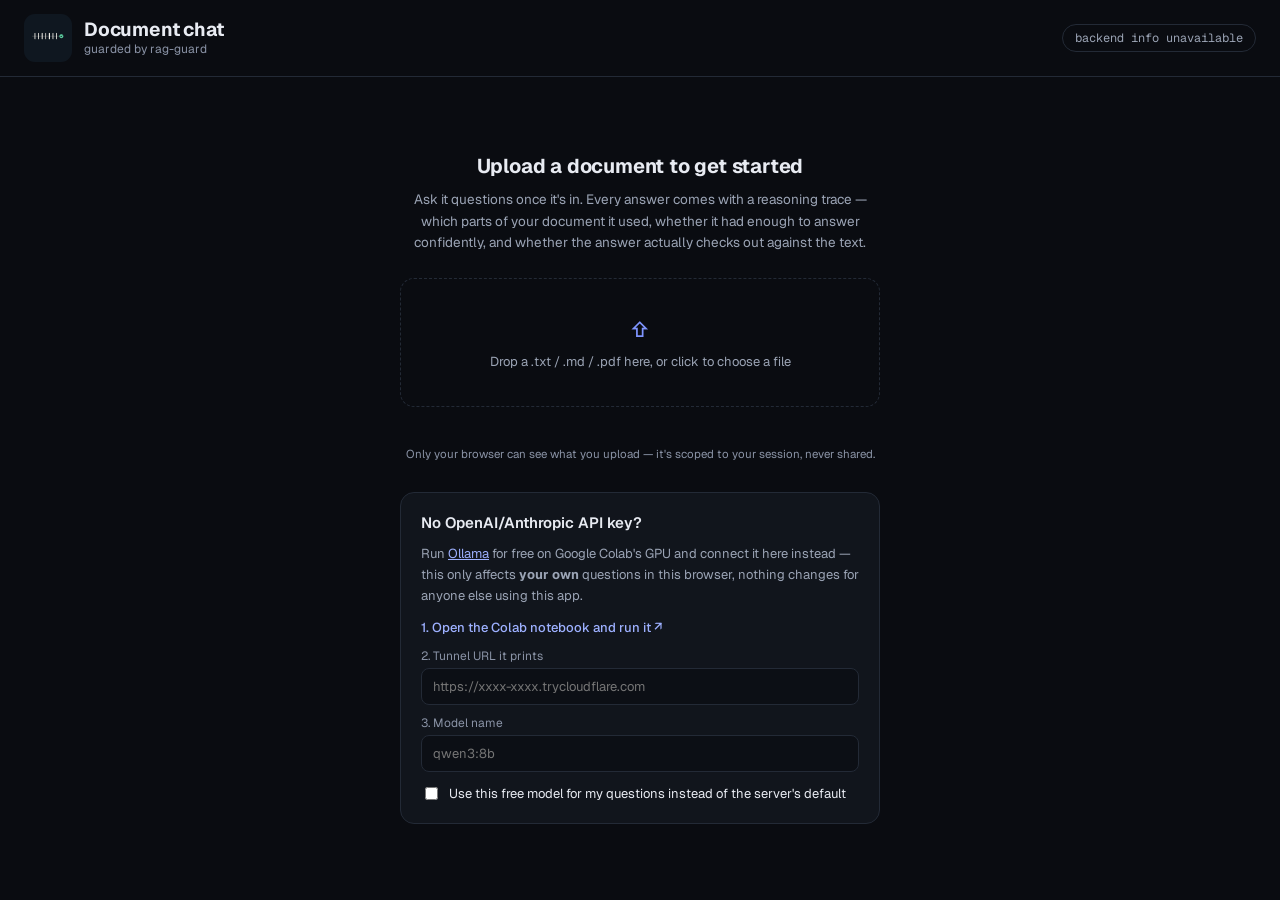
==== commit 824aac2b: "Let a visitor connect their own free Ollama tunnel per-request Adds a per-request override on top of" ====
--- a/static/index.html
+++ b/static/index.html
@@ -10,7 +10,7 @@
   <link rel="preconnect" href="https://fonts.googleapis.com" />
   <link rel="preconnect" href="https://fonts.gstatic.com" crossorigin />
   <link href="https://fonts.googleapis.com/css2?family=Geist:wght@400;500;600;700&family=Geist+Mono:wght@400;500&display=swap" rel="stylesheet" />
-  <link rel="stylesheet" href="/static/style.css?v=5" />
+  <link rel="stylesheet" href="/static/style.css?v=7" />
 </head>
 <body>
   <div class="app">
@@ -42,6 +42,42 @@
         </label>
         <div class="upload-status" id="upload-status"></div>
         <p class="upload-card-note">Only your browser can see what you upload — it's scoped to your session, never shared.</p>
+
+        <div class="sample-docs" id="sample-docs" hidden>
+          <div class="sample-docs-divider"><span>or try a sample document</span></div>
+          <div class="sample-docs-grid" id="sample-docs-grid"></div>
+        </div>
+      </div>
+
+      <div class="custom-model-card">
+        <div class="custom-model-card-head">
+          <h2>No OpenAI/Anthropic API key?</h2>
+          <span class="custom-model-status" id="custom-model-status" hidden>Connected</span>
+        </div>
+        <p class="custom-model-card-info">
+          Run <a href="https://ollama.com" target="_blank" rel="noopener">Ollama</a> for free on
+          Google Colab's GPU and connect it here instead — this only affects
+          <strong>your own</strong> questions in this browser, nothing changes
+          for anyone else using this app.
+        </p>
+        <a class="custom-model-colab-link" href="https://colab.research.google.com/github/furkandrms/cloudflare-ollama-bridge/blob/main/notebooks/colab_ollama_tunnel.ipynb" target="_blank" rel="noopener">
+          1. Open the Colab notebook and run it ↗
+        </a>
+        <div class="custom-model-fields">
+          <label class="custom-model-field">
+            2. Tunnel URL it prints
+            <input type="text" id="custom-model-url" placeholder="https://xxxx-xxxx.trycloudflare.com" autocomplete="off" />
+          </label>
+          <label class="custom-model-field">
+            3. Model name
+            <input type="text" id="custom-model-name" placeholder="qwen3:8b" autocomplete="off" />
+          </label>
+        </div>
+        <label class="custom-model-enable">
+          <input type="checkbox" id="custom-model-enable" />
+          Use this free model for my questions instead of the server's default
+        </label>
+        <p class="custom-model-error" id="custom-model-error" hidden></p>
       </div>
     </main>
 
@@ -57,6 +93,15 @@
           <button type="button" class="mode-btn active" data-mode="single">Single provider</button>
           <button type="button" class="mode-btn" data-mode="compare">Compare <span class="mono" style="opacity:.7">2</span></button>
         </div>
+        <div class="laya-control" id="laya-control">
+          <label class="laya-switch" title="Routes every relevance / sufficiency / grounding / caveat decision through a self-hosted, open-weight model (convaiinnovations/laya) instead of the default one. Much slower per query on this server -- it has no GPU.">
+            <input type="checkbox" id="laya-toggle" role="switch" aria-checked="false" aria-describedby="laya-switch-help" />
+            <span class="laya-switch-track"><span class="laya-switch-thumb"></span></span>
+            <span class="laya-switch-label">Use Laya <span class="laya-switch-note">(open-weight, slower)</span></span>
+          </label>
+          <span class="laya-switch-help" id="laya-switch-help">No GPU on this server: answers take noticeably longer.</span>
+        </div>
+
         <button type="button" class="doc-change-btn" id="doc-change-btn">Remove document</button>
       </div>
 
@@ -97,6 +142,7 @@
 
           <div class="insp-panel" id="insp-panel-pipeline" role="tabpanel" aria-labelledby="insp-tab-pipeline">
             <h3 class="side-title">Pipeline stage</h3>
+            <div class="laya-cpu-note" id="laya-cpu-note" hidden role="status">Laya runs on CPU; this may take a while.</div>
             <div class="stage-timeline" id="side-stepper"></div>
             <h3 class="side-title" style="margin-top:22px">Session metrics</h3>
             <div class="metrics-grid" id="metrics-strip"></div>
@@ -154,6 +200,6 @@
     </div>
   </template>
 
-  <script src="/static/app.js?v=5"></script>
+  <script src="/static/app.js?v=6"></script>
 </body>
 </html>
--- a/static/style.css
+++ b/static/style.css
@@ -132,8 +132,10 @@
 .upload-view {
   flex: 1;
   display: flex;
+  flex-direction: column;
   align-items: center;
   justify-content: center;
+  gap: 20px;
   padding: 24px;
   overflow-y: auto;
 }
@@ -162,6 +164,75 @@
   color: var(--text-dimmer);
   font-size: 11.5px;
   margin-top: 12px;
+}
+
+/* --- Sample document picker (upload view) -------------------------------- */
+
+.sample-docs {
+  margin-top: 28px;
+  text-align: left;
+}
+
+.sample-docs-divider {
+  display: flex;
+  align-items: center;
+  gap: 12px;
+  color: var(--text-dimmer);
+  font-size: 11.5px;
+  text-transform: uppercase;
+  letter-spacing: 0.06em;
+  margin-bottom: 14px;
+}
+
+.sample-docs-divider::before,
+.sample-docs-divider::after {
+  content: "";
+  flex: 1;
+  height: 1px;
+  background: var(--border);
+}
+
+.sample-docs-grid {
+  display: grid;
+  grid-template-columns: repeat(auto-fit, minmax(220px, 1fr));
+  gap: 8px;
+}
+
+.sample-doc-btn {
+  display: flex;
+  flex-direction: column;
+  align-items: flex-start;
+  gap: 2px;
+  background: var(--bg-card);
+  border: 1px solid var(--border);
+  border-radius: 10px;
+  padding: 10px 12px;
+  min-height: 44px;
+  color: var(--text);
+  font-family: inherit;
+  text-align: left;
+  cursor: pointer;
+  transition: border-color 0.15s, background 0.15s;
+}
+
+.sample-doc-btn:hover:not(:disabled) {
+  border-color: var(--accent);
+  background: var(--bg-card-2);
+}
+
+.sample-doc-btn:disabled {
+  opacity: 0.5;
+  cursor: default;
+}
+
+.sample-doc-title {
+  font-size: 13px;
+  font-weight: 500;
+}
+
+.sample-doc-topic {
+  font-size: 11.5px;
+  color: var(--text-dimmer);
 }
 
 .upload-drop {
@@ -343,6 +414,246 @@
 
 .mode-btn:hover:not(.active) {
   color: var(--text);
+}
+
+/* --- "Use Laya" switch (single-provider mode only) ----------------------- */
+
+.laya-control {
+  display: flex;
+  flex-direction: column;
+  gap: 2px;
+  /* Clear separation from "Remove document" next to it in the doc-bar --
+     a setting should never read as part of that destructive action. */
+  padding-left: 16px;
+  margin-left: 8px;
+  border-left: 1px solid var(--border);
+}
+
+.laya-switch {
+  display: flex;
+  align-items: center;
+  gap: 8px;
+  cursor: pointer;
+  user-select: none;
+  /* Padding (not a taller track) gets the clickable/tappable area to the
+     ~32px comfortable touch-target minimum without changing how the
+     switch itself looks. */
+  padding: 6px 0;
+}
+
+.laya-switch input {
+  position: absolute;
+  opacity: 0;
+  width: 1px;
+  height: 1px;
+}
+
+.laya-switch-track {
+  position: relative;
+  width: 34px;
+  height: 20px;
+  flex-shrink: 0;
+  background: var(--border);
+  border: 1px solid var(--border-strong);
+  border-radius: 999px;
+  transition: background 0.15s, border-color 0.15s;
+}
+
+.laya-switch-thumb {
+  position: absolute;
+  top: 1px;
+  left: 1px;
+  width: 16px;
+  height: 16px;
+  border-radius: 50%;
+  background: var(--text-dim);
+  transition: transform 0.15s, background 0.15s;
+}
+
+.laya-switch input:checked + .laya-switch-track {
+  background: var(--accent-dim);
+  border-color: var(--accent);
+}
+
+.laya-switch input:checked + .laya-switch-track .laya-switch-thumb {
+  transform: translateX(14px);
+  background: var(--accent-text);
+}
+
+.laya-switch input:focus-visible + .laya-switch-track {
+  outline: 2px solid var(--accent-text);
+  outline-offset: 3px;
+}
+
+.laya-switch-label {
+  font-size: 13px;
+  color: var(--text);
+}
+
+.laya-switch-note {
+  color: var(--text-dimmer);
+  font-size: 11.5px;
+}
+
+.laya-switch-help {
+  /* Lines up under the label text rather than the track (34px track +
+     8px gap). Visible always -- not just on hover/tooltip -- so it
+     reads on touch devices too. */
+  padding-left: 42px;
+  max-width: 230px;
+  font-size: 12px;
+  line-height: 1.4;
+  color: var(--text-dimmer);
+}
+
+/* A standing card on the upload screen, not a buried toggle -- the choice
+   of generation backend is a before-you-start decision, made once per
+   session before any question is asked, not something to go hunting for
+   mid-chat. See persistCustomModelFromInputs()/customModelPayload() in
+   app.js for how it's wired to actual requests regardless of which view
+   is currently showing. */
+.custom-model-card {
+  max-width: 480px;
+  width: 100%;
+  padding: 20px;
+  display: flex;
+  flex-direction: column;
+  gap: 12px;
+  background: var(--bg-card);
+  border: 1px solid var(--border);
+  border-radius: var(--radius);
+}
+
+.custom-model-card-head {
+  display: flex;
+  align-items: center;
+  justify-content: space-between;
+  gap: 10px;
+}
+
+.custom-model-card-head h2 {
+  margin: 0;
+  font-size: 15px;
+  font-weight: 600;
+  color: var(--text);
+}
+
+.custom-model-status {
+  display: inline-flex;
+  align-items: center;
+  gap: 6px;
+  padding: 3px 10px;
+  font-size: 11.5px;
+  font-weight: 600;
+  color: var(--green);
+  background: var(--green-dim);
+  border: 1px solid var(--green-border);
+  border-radius: 999px;
+}
+
+.custom-model-status::before {
+  content: "";
+  width: 6px;
+  height: 6px;
+  border-radius: 50%;
+  background: var(--green);
+}
+
+.custom-model-card-info {
+  margin: 0;
+  font-size: 13px;
+  line-height: 1.6;
+  color: var(--text-dim);
+  text-align: left;
+}
+
+.custom-model-card-info a {
+  color: var(--accent-text);
+}
+
+.custom-model-colab-link {
+  align-self: flex-start;
+  font-size: 13px;
+  font-weight: 500;
+  color: var(--accent-text);
+  text-decoration: none;
+}
+
+.custom-model-colab-link:hover {
+  text-decoration: underline;
+}
+
+.custom-model-fields {
+  display: flex;
+  flex-direction: column;
+  gap: 10px;
+}
+
+.custom-model-field {
+  display: flex;
+  flex-direction: column;
+  gap: 4px;
+  font-size: 12px;
+  color: var(--text-dimmer);
+  text-align: left;
+}
+
+.custom-model-field input {
+  padding: 9px 11px;
+  font-size: 13px;
+  font-family: inherit;
+  color: var(--text);
+  background: var(--bg-elevated);
+  border: 1px solid var(--border);
+  border-radius: 8px;
+}
+
+.custom-model-field input:focus-visible {
+  outline: 2px solid var(--accent-text);
+  outline-offset: 1px;
+}
+
+.custom-model-enable {
+  display: flex;
+  align-items: center;
+  gap: 8px;
+  font-size: 13px;
+  color: var(--text);
+  cursor: pointer;
+  text-align: left;
+}
+
+.custom-model-error {
+  margin: 0;
+  font-size: 12.5px;
+  line-height: 1.4;
+  color: var(--red);
+  text-align: left;
+}
+
+.laya-control-disabled {
+  opacity: 0.45;
+  pointer-events: none;
+}
+
+.backend-badge-laya {
+  border-color: var(--accent);
+  background: var(--accent-dim);
+}
+
+.backend-badge-laya b {
+  color: var(--accent-text);
+}
+
+.laya-cpu-note {
+  font-size: 12px;
+  line-height: 1.4;
+  color: var(--accent-text);
+  background: var(--accent-dim);
+  border: 1px solid var(--accent);
+  border-radius: 8px;
+  padding: 8px 10px;
+  margin-bottom: 12px;
 }
 
 /* --- Compare mode: one column per embedding provider ------------------------ */
@@ -1481,6 +1792,28 @@
     flex: 1;
   }
 
+  /* Own full-width row, same pattern as .mode-toggle above -- keeps the
+     switch + its help text from being squeezed next to "Remove document"
+     or overflowing the doc-bar at phone widths. */
+  .laya-control {
+    order: 4;
+    width: 100%;
+    margin: 4px 0 0;
+    padding-left: 0;
+    margin-left: 0;
+    border-left: none;
+    border-top: 1px solid var(--border);
+    padding-top: 8px;
+  }
+
+  .laya-switch-help {
+    max-width: none;
+  }
+
+  .custom-model-card {
+    max-width: none;
+  }
+
   /* Still shown -- these are a trust signal (which models are answering
      and judging), not decoration -- just shrunk to fit phone widths. */
   .backend-badges {
